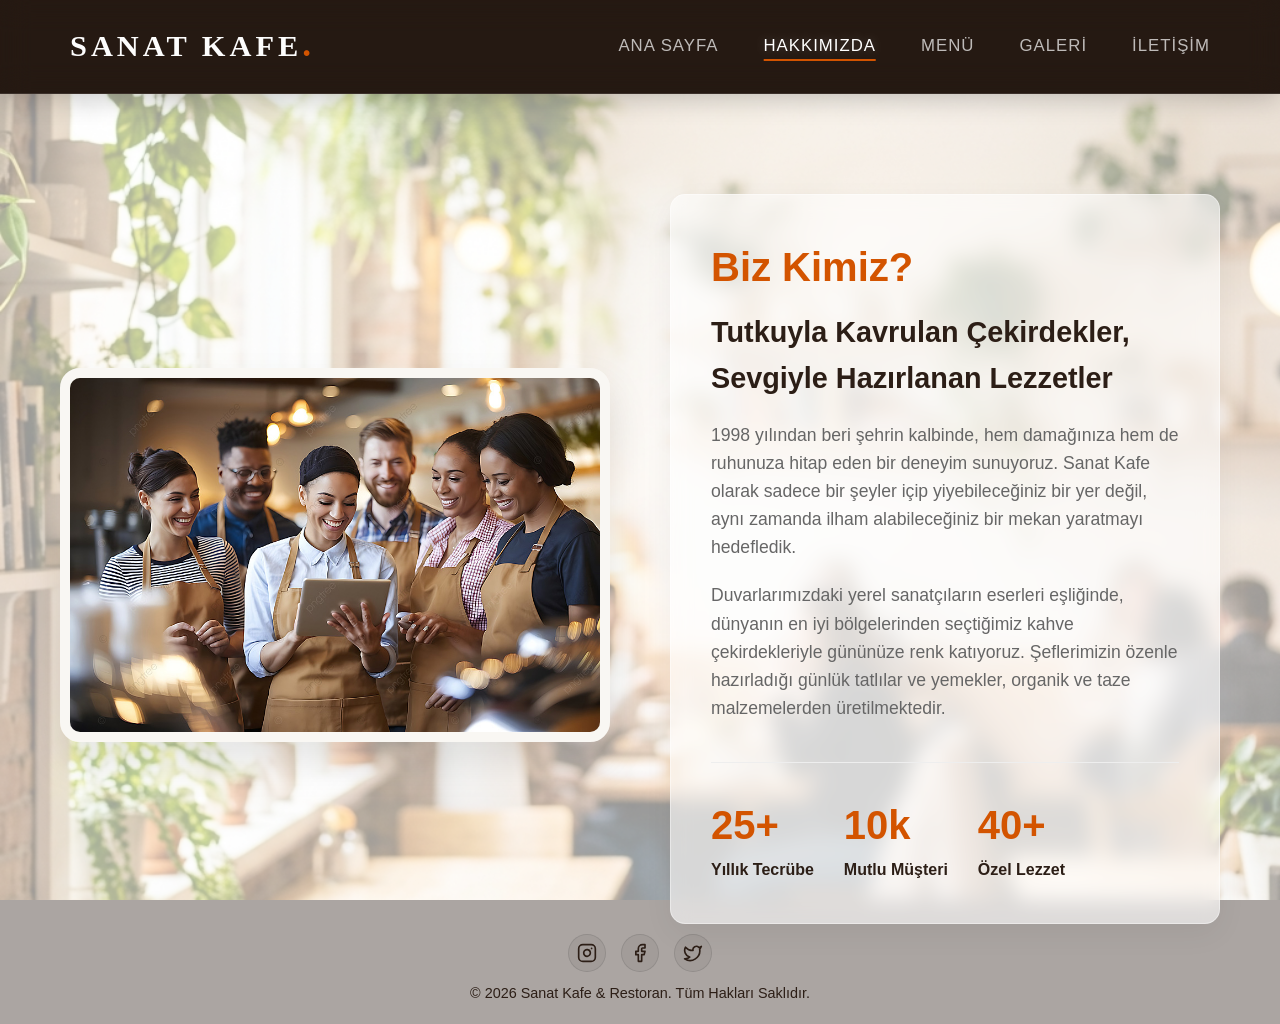
==== hakkimizda.html @ a89f51ea "Restore site" ====
<!DOCTYPE html>
<html lang="tr">

<head>
    <meta charset="UTF-8">
    <meta name="viewport" content="width=device-width, initial-scale=1.0">
    <title>Sanat Kafe & Restoran - Hakkımızda</title>
    <link rel="stylesheet" href="style.css">
    <!-- AOS CSS -->
    <link href="https://unpkg.com/aos@2.3.1/dist/aos.css" rel="stylesheet">
</head>

<body>

    <!-- SPLASH SCREEN -->
    <div id="splash-screen">
        <div class="loader-content">
            <div class="coffee-cup-container">
                <div class="steam steam-1"></div>
                <div class="steam steam-2"></div>
                <div class="steam steam-3"></div>
                <div class="coffee-cup"></div>
            </div>
            <h2 class="loader-text">Sanat Kafe</h2>
            <div class="loader-bar">
                <div class="loader-progress"></div>
            </div>
        </div>
    </div>

    <nav class="navbar">
        <div class="logo">Sanat Kafe</div>
        <button class="hamburger" aria-label="Menüyü aç/kapat">
            <span></span>
            <span></span>
            <span></span>
        </button>
        <ul class="nav-links">
            <li><a href="index.html">Ana Sayfa</a></li>
            <li><a href="hakkimizda.html" class="active">Hakkımızda</a></li>
            <li><a href="menu.html">Menü</a></li>
            <li><a href="galeri.html">Galeri</a></li>
            <li><a href="iletisim.html">İletişim</a></li>
        </ul>
    </nav>

    <!-- HAKKIMIZDA BÖLÜMÜ -->
    <section id="about" class="about-section" style="min-height: calc(100vh - 150px);">
        <div class="container">
            <div class="about-grid">
                <div class="about-image" data-aos="fade-right">
                    <img src="fotograflar/hakkimizda.png" alt="Kafemizin İçi">
                </div>
                <div class="about-text" data-aos="fade-left">
                    <h2>Biz Kimiz?</h2>
                    <h3>Tutkuyla Kavrulan Çekirdekler, Sevgiyle Hazırlanan Lezzetler</h3>
                    <p>1998 yılından beri şehrin kalbinde, hem damağınıza hem de ruhunuza hitap eden bir deneyim
                        sunuyoruz. Sanat Kafe olarak sadece bir şeyler içip yiyebileceğiniz bir yer değil, aynı zamanda
                        ilham alabileceğiniz bir mekan yaratmayı hedefledik.</p>
                    <p>Duvarlarımızdaki yerel sanatçıların eserleri eşliğinde, dünyanın en iyi bölgelerinden seçtiğimiz
                        kahve çekirdekleriyle gününüze renk katıyoruz. Şeflerimizin özenle hazırladığı günlük tatlılar
                        ve yemekler, organik ve taze malzemelerden üretilmektedir.</p>

                    <div class="about-stats">
                        <div class="stat-item">
                            <span class="stat-number">25+</span>
                            <span class="stat-text">Yıllık Tecrübe</span>
                        </div>
                        <div class="stat-item">
                            <span class="stat-number">10k</span>
                            <span class="stat-text">Mutlu Müşteri</span>
                        </div>
                        <div class="stat-item">
                            <span class="stat-number">40+</span>
                            <span class="stat-text">Özel Lezzet</span>
                        </div>
                    </div>
                </div>
            </div>
        </div>
    </section>

    <!-- BASİT FOOTER (Üstteki bölümle bütünleşik) -->
    <footer class="simple-footer">
        <div class="social-icons">
            <a href="#" class="social-icon" aria-label="Instagram">
                <svg xmlns="http://www.w3.org/2000/svg" width="20" height="20" viewBox="0 0 24 24" fill="none" stroke="currentColor" stroke-width="2" stroke-linecap="round" stroke-linejoin="round" class="lucide lucide-instagram"><rect width="20" height="20" x="2" y="2" rx="5" ry="5"/><path d="M16 11.37A4 4 0 1 1 12.63 8 4 4 0 0 1 16 11.37z"/><line x1="17.5" x2="17.51" y1="6.5" y2="6.5"/></svg>
            </a>
            <a href="#" class="social-icon" aria-label="Facebook">
                <svg xmlns="http://www.w3.org/2000/svg" width="20" height="20" viewBox="0 0 24 24" fill="none" stroke="currentColor" stroke-width="2" stroke-linecap="round" stroke-linejoin="round" class="lucide lucide-facebook"><path d="M18 2h-3a5 5 0 0 0-5 5v3H7v4h3v8h4v-8h3l1-4h-4V7a1 1 0 0 1 1-1h3z"/></svg>
            </a>
            <a href="#" class="social-icon" aria-label="Twitter">
                <svg xmlns="http://www.w3.org/2000/svg" width="20" height="20" viewBox="0 0 24 24" fill="none" stroke="currentColor" stroke-width="2" stroke-linecap="round" stroke-linejoin="round" class="lucide lucide-twitter"><path d="M22 4s-.7 2.1-2 3.4c1.6 10-9.4 17.3-18 11.6 2.2.1 4.4-.6 6-2C3 15.5.5 9.6 3 5c2.2 2.6 5.6 4.1 9 4-.9-4.2 4-6.6 7-3.8 1.1 0 3-1.2 3-1.2z"/></svg>
            </a>
        </div>
        <p>&copy; 2026 Sanat Kafe & Restoran. Tüm Hakları Saklıdır.</p>
    </footer>

    <!-- AOS JS & Init -->
    <script src="https://unpkg.com/aos@2.3.1/dist/aos.js"></script>
    <script>
        // window.addEventListener('load', ...) -> Sayfanın yüklenmesi tamamen bitince içindeki kodları (fonksiyonu) çalıştırır.
        window.addEventListener('load', () => {
            
            // setTimeout(..., 1000) -> İçine yazılan kodların 1 saniye (1000 milisaniye) beklemesini sağlar.
            setTimeout(() => {
                
                // document.getElementById -> 'splash-screen' ID'li HTML öğesini (açılıştaki kahve animasyonunu) bulur.
                // classList.add('hidden') -> Bu öğeye 'hidden' (gizli) CSS class'ını ekler. Bu sayede ekran görünmez olur ve site açılır.
                document.getElementById('splash-screen').classList.add('hidden');
                
                // AOS.init -> Animasyon kütüphanesini (Aşağı kaydırdıkça beliren öğeler) başlatır.
                // duration: 800 -> Animasyonların 800 milisaniye (0.8 saniye) süreceğini belirtir.
                // once: true -> Animasyonların sayfada aşağı inip çıkarken sadece bir kere oynamasını sağlar.
                // offset: 100 -> Öğeler ekranda 100 piksel göründüğünde animasyonun başlamasını tetikler.
                AOS.init({ duration: 800, once: true, offset: 100 });
                
            }, 1000); // 1 saniye bekle
        });

    </script>

    <!-- HAMBURGER MENÜ AÇMA/KAPAMA SCRIPTI -->
    <script>
        const hamburger = document.querySelector('.hamburger');
        const navLinks = document.querySelector('.nav-links');
        hamburger.addEventListener('click', () => {
            hamburger.classList.toggle('active');
            navLinks.classList.toggle('active');
        });
        document.querySelectorAll('.nav-links a').forEach(link => {
            link.addEventListener('click', () => {
                hamburger.classList.remove('active');
                navLinks.classList.remove('active');
            });
        });
    </script>

</body>

</html>
---- style.css ----
/* 
  =========================================
  TEMEL AYARLAR VE DEĞİŞKENLER
  =========================================
*/
:root {
    --primary-color: #d35400;
    /* Turuncu/Kiremit tonu */
    --secondary-color: #2c1e16;
    /* Koyu kahve */
    --text-color: #4a3f35;
    --light-bg: #f9f7f3;
    --white: #ffffff;
    --transition: all 0.3s ease;
}

* {
    margin: 0;
    padding: 0;
    box-sizing: border-box;
    font-family: 'Segoe UI', Tahoma, Geneva, Verdana, sans-serif;
    scroll-behavior: smooth;
    /* Sayfa içi linklere tıklayınca yavaşça kaymasını sağlar */
}

body {
    background-color: var(--secondary-color); /* Dark brown background instead of light */
    color: var(--white);
    line-height: 1.6;
}

/* 
  =========================================
  GENEL SINIFLAR (Utility Classes)
  =========================================
*/
.container {
    max-width: 1200px;
    margin: 0 auto;
    padding: 0 20px;
}

.section-title {
    text-align: center;
    margin-bottom: 60px;
}

.section-title h2 {
    font-size: 3rem;
    color: var(--secondary-color);
    margin-bottom: 10px;
    position: relative;
    display: inline-block;
}

/* Başlığın altına şık bir çizgi eklemek için Pseudo-element kullandık */
.section-title h2::after {
    content: '';
    position: absolute;
    width: 60px;
    height: 4px;
    background-color: var(--primary-color);
    bottom: -10px;
    left: 50%;
    transform: translateX(-50%);
    border-radius: 2px;
}

.section-title p {
    font-size: 1.2rem;
    color: #7f8c8d;
    font-style: italic;
    margin-top: 20px;
}

/* 
  =========================================
  NAVBAR (MENÜ) ALANI
  =========================================
*/
.navbar {
    display: flex;
    justify-content: space-between;
    align-items: center;
    padding: 22px 70px;
    background-color: rgba(0, 0, 0, 0.15); /* Arkasını gösteren şeffaflık */
    backdrop-filter: blur(15px); /* Arkadaki içeriği bulanıklaştırarak metinlerin okunmasını sağlar */
    -webkit-backdrop-filter: blur(15px);
    position: sticky;
    top: 0;
    z-index: 1000;
    box-shadow: 0 5px 25px rgba(0, 0, 0, 0.2);
    border-bottom: 1px solid rgba(255, 255, 255, 0.1);
}

.navbar .logo {
    font-size: 1.9rem;
    font-weight: 800;
    color: #fdfdfd;
    letter-spacing: 4px;
    text-transform: uppercase;
    position: relative;
    font-family: 'Georgia', serif; /* Kafeye uygun zarif font hissiyatı */
}

/* Nokta detayı */
.navbar .logo::after {
    content: '.';
    color: var(--primary-color);
    font-size: 2.2rem;
    line-height: 0;
}

.nav-links {
    display: flex;
    list-style: none;
    gap: 45px;
}

.nav-links a {
    text-decoration: none;
    color: rgba(255, 255, 255, 0.7); /* Hafif silik beyaz */
    font-weight: 500;
    font-size: 1.05rem;
    letter-spacing: 1px;
    transition: all 0.3s ease;
    position: relative;
    padding-bottom: 6px;
    text-transform: uppercase;
}

/* Çizgi Animasyonu: Ortadan sağa sola açılan çizgi */
.nav-links a::after {
    content: '';
    position: absolute;
    width: 0;
    height: 2px;
    background-color: var(--primary-color);
    bottom: 0;
    left: 50%;
    transform: translateX(-50%);
    transition: width 0.3s ease;
}

.nav-links a:hover,
.nav-links a.active {
    color: var(--white);
    text-shadow: 0 0 10px rgba(255,255,255,0.2);
}

.nav-links a:hover::after,
.nav-links a.active::after {
    width: 100%;
}

/* 
  =========================================
  HERO (ANA KARŞILAMA) ALANI
  =========================================
*/
.hero {
    height: 100vh;
    background-image: url('fotograflar/hero-bg.png');
    /* ARTIK PNG */
    background-color: #8c7e73;
    background-size: cover;
    background-position: center;
    background-attachment: fixed;
    /* Parallax efekti: Kaydırırken resim sabit kalır */
    display: flex;
    justify-content: center;
    align-items: center;
    text-align: center;
    position: relative;
}

/* Karartma efekti için Pseudo-element */
.hero::before {
    content: '';
    position: absolute;
    top: 0;
    left: 0;
    width: 100%;
    height: 100%;
    background: rgba(0, 0, 0, 0.6);
    /* Siyah transparan katman */
    z-index: 1;
}

.hero-content {
    color: var(--white);
    max-width: 900px;
    padding: 0 20px;
    z-index: 2;
    /* Karartmanın üzerinde durması için */
}

.hero-content h1 {
    font-size: 5rem;
    margin-bottom: 20px;
    font-weight: 800;
    letter-spacing: 1px;
    animation: fadeInDown 1s ease;
    /* CSS Animasyonu */
}

.hero-content p {
    font-size: 1.6rem;
    margin-bottom: 40px;
    font-weight: 300;
    animation: fadeInUp 1s ease 0.3s both;
    /* 0.3s gecikmeli animasyon */
}

/* BUTONLAR */
.hero-buttons {
    display: flex;
    gap: 20px;
    justify-content: center;
    animation: fadeInUp 1s ease 0.6s both;
}

.btn {
    display: inline-block;
    padding: 15px 45px;
    background-color: var(--primary-color);
    color: var(--white);
    text-decoration: none;
    font-size: 1.2rem;
    font-weight: bold;
    border-radius: 50px;
    border: 2px solid var(--primary-color);
    transition: var(--transition);
    cursor: pointer;
}

.btn:hover {
    background-color: transparent;
    color: var(--primary-color);
    transform: translateY(-5px);
}

.btn-outline {
    background-color: transparent;
    color: var(--white);
    border-color: var(--white);
}

.btn-outline:hover {
    background-color: var(--white);
    color: var(--secondary-color);
}

/* SCROLL GÖSTERGESİ */
/* position: absolute → hero bölümünün tam ortasına göre konumlandırılır */
.scroll-indicator {
    position: absolute;  /* Hero section'a göre konumlandırılır (hero position: relative) */
    bottom: 35px;        /* Sayfanın en altından 35px yukarıda */
    left: 50%;           /* Yatayda tam ortaya */
    transform: translateX(-50%);  /* Kendi genişliğinin yarısı kadar sola çekerek tam ortalama */
    display: flex;
    flex-direction: column;
    align-items: center;
    gap: 8px;
    color: rgba(255, 255, 255, 0.8);
    text-decoration: none;
    z-index: 3;   /* Karartma katmanının (.hero::before z-index:1) üzerinde görünsün */
    animation: scrollBounce 2s ease-in-out infinite;  /* Sürekli tekrar eden yavaş aşağı-yukarı hareketi */
}

.scroll-indicator:hover {
    color: var(--primary-color);
}

.scroll-text {
    font-size: 0.85rem;
    letter-spacing: 3px;
    text-transform: uppercase;
    font-weight: 500;
    opacity: 0.9;
}

.scroll-arrow {
    display: flex;
    align-items: center;
    justify-content: center;
    width: 40px;
    height: 40px;
    border: 2px solid rgba(255, 255, 255, 0.5);
    border-radius: 50%;
    transition: var(--transition);
}

.scroll-indicator:hover .scroll-arrow {
    border-color: var(--primary-color);
    background: rgba(211, 84, 0, 0.15);
}

/* Scroll göstergesinin yukarı-aşağı süzülme animasyonu */
@keyframes scrollBounce {
    0%, 100% {
        transform: translateX(-50%) translateY(0);    /* Başlangıç: normal konumu */
        opacity: 1;
    }
    50% {
        transform: translateX(-50%) translateY(10px); /* Ortada: 10px aşağı kayar */
        opacity: 0.6;
    }
}

/* 
  =========================================
  HAKKIMIZDA BÖLÜMÜ
  =========================================
*/
.about-section {
    padding: 100px 0;
    background-image: url('fotograflar/about_bg.png');
    background-size: cover;
    background-position: center;
    background-attachment: fixed;
    position: relative;
}

.about-section::before {
    content: '';
    position: absolute;
    top: 0;
    left: 0;
    width: 100%;
    height: 100%;
    background: rgba(255, 255, 255, 0.6);
    z-index: 1;
}

.about-section .container {
    position: relative;
    z-index: 2;
}

.about-grid {
    display: grid;
    grid-template-columns: 1fr 1fr;
    /* İki eşit kolon */
    gap: 60px;
    align-items: center;
}

.about-image {
    position: relative;
}

.about-image img {
    width: 100%;
    border-radius: 20px;
    box-shadow: 0 20px 40px rgba(0, 0, 0, 0.1);
    /* Resme çerçeve efekti ekliyoruz */
    border: 10px solid var(--light-bg);
}

.about-text {
    background: rgba(255, 255, 255, 0.6);
    backdrop-filter: blur(10px);
    padding: 40px;
    border-radius: 15px;
    border: 1px solid rgba(255, 255, 255, 0.4);
    box-shadow: 0 10px 30px rgba(0, 0, 0, 0.05);
}

.about-text h2 {
    font-size: 2.5rem;
    color: var(--primary-color);
    margin-bottom: 10px;
}

.about-text h3 {
    font-size: 1.8rem;
    margin-bottom: 20px;
    color: var(--secondary-color);
}

.about-text p {
    margin-bottom: 20px;
    font-size: 1.1rem;
    color: #666;
}

.about-stats {
    display: flex;
    gap: 30px;
    margin-top: 40px;
    padding-top: 30px;
    border-top: 1px solid #eee;
}

.stat-item {
    display: flex;
    flex-direction: column;
}

.stat-number {
    font-size: 2.5rem;
    font-weight: 800;
    color: var(--primary-color);
}

.stat-text {
    font-size: 1rem;
    font-weight: 600;
    color: var(--secondary-color);
}

/* 
  =========================================
  MENÜ BÖLÜMÜ (GRID KULLANIMI)
  =========================================
*/
.menu-section {
    padding: 100px 10%;
    background-image: url('fotograflar/menu_bg.png');
    background-size: cover;
    background-position: center;
    background-attachment: fixed;
    position: relative;
}

.menu-section::before {
    content: '';
    position: absolute;
    top: 0;
    left: 0;
    width: 100%;
    height: 100%;
    background: rgba(0, 0, 0, 0.4); /* Darker overlay for better mobile contrast */
    z-index: 1;
}

.menu-section .section-title,
.menu-section .menu-grid,
.menu-section .poster-wrapper {
    position: relative;
    z-index: 2;
}

.menu-grid {
    display: grid;
    /* Auto-fit ve minmax ile ekran küçüldükçe kartların alt alta geçmesini sağlarız */
    grid-template-columns: repeat(auto-fit, minmax(320px, 1fr));
    gap: 40px;
}

.menu-card {
    background: rgba(255, 255, 255, 0.4);
    backdrop-filter: blur(8px);
    border: 1px solid rgba(255, 255, 255, 0.3);
    border-radius: 20px;
    overflow: hidden;
    box-shadow: 0 8px 20px rgba(0,0,0,0.1);
    transition: var(--transition);
}

.menu-card:hover {
    background: rgba(255, 255, 255, 0.6);
    transform: translateY(-5px);
    box-shadow: 0 12px 30px rgba(0,0,0,0.15);
}

.card-image {
    width: 100%;
    height: 280px;
    overflow: hidden;
}

.card-image img {
    width: 100%;
    height: 100%;
    object-fit: cover;
    background-color: #eaeaea;
    transition: transform 0.6s ease;
}

.menu-card:hover .card-image img {
    transform: scale(1.15) rotate(2deg);
    /* Hem büyür hem hafif döner */
}

.card-info {
    padding: 30px;
    display: flex;
    flex-direction: column;
    gap: 15px;
}

.card-info h3 {
    font-size: 1.6rem;
    color: var(--secondary-color);
}

.card-info p {
    color: #666;
}

.price {
    font-size: 1.8rem;
    font-weight: 800;
    color: var(--text-color);
    transition: var(--transition);
    align-self: flex-start;
    /* Fiyatı sola yaslar */
    background: var(--light-bg);
    padding: 5px 15px;
    border-radius: 10px;
}

.menu-card:hover .price {
    color: var(--white);
    background: var(--primary-color);
}

/* 
  =========================================
  KAHVE ÇEŞİTLERİ POSTER BÖLÜMÜ
  =========================================
*/
.coffee-poster-section {
    padding: 100px 10%;
    /* Poster'ın bej rengiyle uyumlu, sıcak bir arka plan */
    background-color: #f2ece3;
}

/* ============================================
   POSTER SARMALAYICI - FLEXBOX DÜZENİ
   ============================================
   display: flex → poster resmi ve metin kutusunu YAN YANA dizer.
   align-items: flex-start → ikisi aynı hizada, en üstten başlar.
   gap: 60px → aralarında 60px boşluk bırakır.
   ============================================ */
.poster-wrapper {
    display: flex;
    /* Kutuları yan yana dizmek için Flexbox kullandık */
    align-items: flex-start;
    /* Her ikisini de üstten hizala */
    gap: 60px;
    /* Poster ile metin arasındaki boşluk */
    max-width: 1100px;
    margin: 0 auto;
}

/* POSTER GÖRSEL ALANI */
.coffee-poster-img {
    /* Poster orijinal boyutu 1414x2000 (dikey).
       flex: 0 0 auto → genişliği otomatik küçültme, orantısını koru.
       max-width ile sayfada makul bir boyuta indiriyoruz. */
    flex: 0 0 auto;
    width: 420px;
    /* Sayfada gösterilecek genişlik */
    max-width: 100%;
    /* Ekrandan taşmasın */
    border-radius: 16px;
    box-shadow: 0 25px 50px rgba(0, 0, 0, 0.15);
    /* Hafif eğiklik: Poster sanki duvara asılmış gibi durur */
    transform: rotate(-1.5deg);
    transition: transform 0.4s ease, box-shadow 0.4s ease;
}

/* Üzerine gelince düzelir ve öne çıkar */
.coffee-poster-img:hover {
    transform: rotate(0deg) scale(1.02);
    box-shadow: 0 35px 60px rgba(0, 0, 0, 0.2);
}

/* POSTER YANINDAKI METİN ALANI */
.poster-text {
    flex: 1;
    /* Kalan alanın tamamını kapla */
    padding-top: 20px;
}

.poster-text h3 {
    font-size: 2.5rem;
    color: var(--secondary-color);
    margin-bottom: 20px;
    font-weight: 800;
}

.poster-text>p {
    font-size: 1.15rem;
    color: #666;
    line-height: 1.8;
    margin-bottom: 35px;
}

/* KAHVE LİSTESİ */
/* list-style: none → nokta/sayı işaretlerini kaldırır, kendi ikonumuzu kullanırız */
.coffee-list {
    list-style: none;
    display: flex;
    flex-direction: column;
    /* Liste öğelerini alt alta dizer */
    gap: 18px;
}

.coffee-list li {
    display: flex;
    align-items: center;
    gap: 12px;
    font-size: 1.15rem;
    color: var(--text-color);
    padding: 14px 20px;
    background: var(--white);
    border-radius: 10px;
    box-shadow: 0 2px 8px rgba(0, 0, 0, 0.05);
    transition: var(--transition);
    border-left: 4px solid transparent;
}

/* Listeye hover'da sol kenara renkli şerit çıkar */
.coffee-list li:hover {
    border-left-color: var(--primary-color);
    transform: translateX(5px);
    /* Hafifçe sağa kayar */
    box-shadow: 0 5px 15px rgba(0, 0, 0, 0.08);
}

.coffee-dot {
    font-size: 1.4rem;
    flex-shrink: 0;
    /* İkon küçülmesin */
}

.coffee-list strong {
    color: var(--secondary-color);
    margin-right: 4px;
}

/* 
  =========================================
  HİZMETLER BÖLÜMÜ
  =========================================
*/
.services-section {
    padding: 100px 10%;
    background-image: url('fotograflar/services_bg.png');
    background-size: cover;
    background-position: center;
    background-attachment: fixed;
    position: relative;
}

.services-section::before {
    content: '';
    position: absolute;
    top: 0;
    left: 0;
    width: 100%;
    height: 100%;
    background: rgba(0, 0, 0, 0.5); /* Dark overlay to blend with brown theme */
    z-index: 1;
}

.services-section .section-title,
.services-section .services-grid {
    position: relative;
    z-index: 2;
}

.services-grid {
    display: grid;
    grid-template-columns: repeat(auto-fit, minmax(250px, 1fr));
    gap: 30px;
}

.service-box {
    background: rgba(249, 247, 243, 0.8);
    backdrop-filter: blur(10px);
    border: 1px solid rgba(255, 255, 255, 0.6);
    padding: 40px 30px;
    border-radius: 15px;
    text-align: center;
    transition: var(--transition);
    border-bottom: 4px solid transparent;
}

.service-box:hover {
    transform: translateY(-5px);
    border-bottom: 4px solid var(--primary-color);
    box-shadow: 0 10px 20px rgba(0, 0, 0, 0.05);
}

.service-box .icon {
    font-size: 4rem;
    margin-bottom: 20px;

    /* ===========================================
       İKON YÜZME (FLOAT) ANİMASYONU
       ===========================================
       animation: [isim] [süre] [hız-eğrisi] [döngü]
       - 'floatIcon' → aşağıda @keyframes ile tanımladığımız animasyonun adı
       - 2s            → animasyonun tamamlanma süresi (2 saniye)
       - ease-in-out   → başlangıç ve bitişte yavaşlar, ortada hızlanır
       - infinite      → sonsuz döngüde tekrar eder, hiç durmaz
       =========================================== */
    animation: floatIcon 2s ease-in-out infinite;
}

.service-box h3 {
    font-size: 1.5rem;
    margin-bottom: 15px;
    color: var(--secondary-color);
}

/* 
  =========================================
  YENİ İLETİŞİM (CONTACT SHOWCASE) ALANI
  =========================================
*/
.contact-showcase {
    position: relative;
    padding: 120px 5% 100px 5%;
    min-height: 100vh;
    background-image: url('fotograflar/contact_bg.png');
    background-size: cover;
    background-position: center;
    background-attachment: fixed;
    display: flex;
    align-items: center;
    justify-content: center;
}

.contact-showcase::before {
    content: '';
    position: absolute;
    inset: 0;
    background: rgba(44, 30, 22, 0.85); /* Solid dark brown overlay without blur */
    z-index: 1;
}

.contact-container {
    position: relative;
    z-index: 2;
    display: flex;
    flex-wrap: wrap;
    gap: 50px;
    max-width: 1200px;
    width: 100%;
}

/* Glassmorphism Ortak Özellikler */
.contact-info-glass, .contact-form-glass {
    flex: 1;
    min-width: 320px;
    background: rgba(255, 255, 255, 0.03);
    backdrop-filter: blur(20px);
    border: 1px solid rgba(255, 255, 255, 0.08);
    border-radius: 24px;
    padding: 50px;
    box-shadow: 0 30px 60px rgba(0,0,0,0.5);
    color: var(--white);
    transition: transform 0.4s ease, box-shadow 0.4s ease, border-color 0.4s ease;
}

.contact-info-glass:hover, .contact-form-glass:hover {
    transform: translateY(-8px);
    box-shadow: 0 40px 80px rgba(0,0,0,0.6);
    border-color: rgba(255, 255, 255, 0.15);
}

/* Sol Taraf: Bilgiler */
.glass-header h2 {
    font-size: 3.2rem;
    font-weight: 800;
    margin-bottom: 15px;
    background: linear-gradient(to right, #fff, var(--primary-color));
    -webkit-background-clip: text;
    -webkit-text-fill-color: transparent;
}

.glass-header p {
    font-size: 1.15rem;
    color: #ddd;
    line-height: 1.7;
    margin-bottom: 40px;
}

.contact-cards {
    display: flex;
    flex-direction: column;
    gap: 25px;
}

.c-card {
    display: flex;
    align-items: center;
    gap: 20px;
    padding: 20px;
    border-radius: 16px;
    background: rgba(0, 0, 0, 0.25);
    border: 1px solid rgba(255, 255, 255, 0.05);
    transition: var(--transition);
}

.c-card:hover {
    background: rgba(255, 255, 255, 0.08);
    transform: translateX(10px);
    border-color: var(--primary-color);
}

.c-icon-wrapper {
    width: 55px;
    height: 55px;
    display: flex;
    align-items: center;
    justify-content: center;
    background: rgba(211, 84, 0, 0.15);
    color: var(--primary-color);
    border-radius: 14px;
    font-size: 1.5rem;
    box-shadow: 0 0 20px rgba(211, 84, 0, 0.2);
    transition: var(--transition);
}

.c-card:hover .c-icon-wrapper {
    background: var(--primary-color);
    color: #fff;
    box-shadow: 0 0 25px rgba(211, 84, 0, 0.5);
}

.c-text h4 {
    font-size: 1.1rem;
    color: #fff;
    margin-bottom: 5px;
    letter-spacing: 0.5px;
}

.c-text span {
    font-size: 1rem;
    color: #bbb;
    line-height: 1.4;
}

.social-links-glow {
    margin-top: 45px;
    display: flex;
    gap: 15px;
}

.glow-icon {
    width: 50px;
    height: 50px;
    display: flex;
    align-items: center;
    justify-content: center;
    border-radius: 50%;
    background: rgba(255, 255, 255, 0.05);
    color: #fff;
    border: 1px solid rgba(255, 255, 255, 0.1);
    transition: var(--transition);
    position: relative;
    overflow: hidden;
}

.glow-icon::before {
    content: '';
    position: absolute;
    inset: 0;
    background: var(--primary-color);
    opacity: 0;
    transition: opacity 0.3s;
    z-index: -1;
}

.glow-icon:hover {
    color: #fff;
    border-color: var(--primary-color);
    transform: translateY(-5px);
    box-shadow: 0 10px 25px rgba(211, 84, 0, 0.5);
}

.glow-icon:hover::before {
    opacity: 1;
}

/* Sağ Taraf: Form */
.contact-form-glass h3 {
    font-size: 2.2rem;
    margin-bottom: 35px;
    color: #fff;
}

.glow-form {
    display: flex;
    flex-direction: column;
    gap: 25px;
}

.input-container {
    position: relative;
}

.input-container input,
.input-container textarea,
.input-container select {
    width: 100%;
    background: rgba(0, 0, 0, 0.3);
    border: 1px solid rgba(255, 255, 255, 0.1);
    border-radius: 12px;
    padding: 20px 20px;
    color: #fff;
    font-size: 1rem;
    transition: var(--transition);
    outline: none;
    appearance: none;
}

.input-container textarea {
    resize: none;
}

.input-container label {
    position: absolute;
    left: 20px;
    top: 50%;
    transform: translateY(-50%);
    color: #888;
    pointer-events: none;
    transition: 0.3s ease all;
    font-size: 1rem;
}

.input-container textarea ~ label {
    top: 28px;
}

.input-container input:focus,
.input-container textarea:focus,
.input-container select:focus {
    background: rgba(0, 0, 0, 0.5);
    border-color: rgba(255, 255, 255, 0.3);
}

.input-container input:focus ~ label,
.input-container input:not(:placeholder-shown) ~ label,
.input-container textarea:focus ~ label,
.input-container textarea:not(:placeholder-shown) ~ label,
.input-container select:focus ~ .select-label,
.input-container select:valid ~ .select-label {
    top: 0px;
    left: 15px;
    font-size: 0.85rem;
    background: #251a13;
    padding: 0 10px;
    color: var(--primary-color);
    border-radius: 4px;
    font-weight: 600;
}

.input-container select option {
    background: #2c1e16;
    color: #fff;
}

.focus-border {
    position: absolute;
    bottom: 0;
    left: 50%;
    width: 0;
    height: 2px;
    background: var(--primary-color);
    transition: 0.4s ease all;
}

.input-container input:focus ~ .focus-border,
.input-container textarea:focus ~ .focus-border,
.input-container select:focus ~ .focus-border {
    width: 100%;
    left: 0;
}

.btn-glow {
    background: linear-gradient(135deg, var(--primary-color), #e67e22);
    color: #fff;
    border: none;
    border-radius: 12px;
    padding: 18px;
    font-size: 1.15rem;
    font-weight: bold;
    cursor: pointer;
    display: flex;
    align-items: center;
    justify-content: center;
    gap: 12px;
    transition: var(--transition);
    position: relative;
    overflow: hidden;
    box-shadow: 0 10px 25px rgba(211, 84, 0, 0.4);
    margin-top: 10px;
}

.btn-glow::after {
    content: '';
    position: absolute;
    top: -50%;
    left: -50%;
    width: 200%;
    height: 200%;
    background: rgba(255, 255, 255, 0.2);
    transform: rotate(45deg);
    transition: 0.6s ease;
    opacity: 0;
}

.btn-glow:hover {
    transform: translateY(-4px);
    box-shadow: 0 15px 35px rgba(211, 84, 0, 0.6);
}

.btn-glow:hover::after {
    opacity: 1;
    transform: rotate(45deg) translate(50%, 50%);
}

/* Harita Showcase */
.map-showcase {
    background: var(--secondary-color);
    padding: 60px 5% 100px 5%;
    position: relative;
}

.map-glass-wrapper {
    max-width: 1200px;
    margin: 0 auto;
    background: rgba(255, 255, 255, 0.03);
    padding: 20px;
    border-radius: 24px;
    border: 1px solid rgba(255, 255, 255, 0.05);
    box-shadow: 0 20px 50px rgba(0,0,0,0.5);
    backdrop-filter: blur(10px);
}

.map-title {
    color: var(--white);
    font-size: 2.2rem;
    text-align: center;
    margin-bottom: 25px;
    font-weight: 700;
}

.map-iframe {
    width: 100%;
    height: 450px;
    border: none;
    border-radius: 16px;
    display: block;
    filter: grayscale(30%) contrast(110%);
    transition: filter 0.5s ease;
}

.map-iframe:hover {
    filter: grayscale(0%) contrast(100%);
}

.contact-footer {
    background: #1a110b; /* Harita alanından daha koyu bir bitiş */
    margin-top: 0;
    padding: 30px 0;
    height: auto;
    border-top: 1px solid rgba(255, 255, 255, 0.05);
}

/* Diğer sayfalar için sade, üstündeki bölümle uyumlu footer */
.simple-footer {
    text-align: center;
    padding: 20px 0;
    position: relative;
    z-index: 10;
    color: rgba(255, 255, 255, 0.7);
    font-size: 0.9rem;
    margin-top: -110px; /* Sosyal ikonlar eklendiği için yüksekliği arttı, margin'i de artırıyoruz */
    height: 110px;
}

/* Sayfa zeminine göre rengin okunabilir olması için - bazı sayfalarda metin koyu olmalı */
body:has(#about) .simple-footer,
body:has(#coffee-types) .simple-footer {
    color: var(--secondary-color);
}

.simple-footer p {
    margin: 0;
}

/* SOSYAL MEDYA İKONLARI */
.social-icons {
    display: flex;
    justify-content: center;
    gap: 15px;
    margin-bottom: 10px;
}

.social-icon {
    display: inline-flex;
    align-items: center;
    justify-content: center;
    width: 38px;
    height: 38px;
    border-radius: 50%;
    background: rgba(255, 255, 255, 0.15);
    color: rgba(255, 255, 255, 0.9);
    transition: var(--transition);
    border: 1px solid rgba(255, 255, 255, 0.2);
}

/* Açık zeminli sayfalardaki sosyal ikonlar için koyu renk stili */
body:has(#about) .social-icon,
body:has(#coffee-types) .social-icon {
    color: var(--secondary-color);
    background: rgba(0, 0, 0, 0.05);
    border: 1px solid rgba(0, 0, 0, 0.1);
}

.social-icon:hover {
    background: var(--primary-color) !important;
    color: var(--white) !important;
    transform: translateY(-3px);
    border-color: var(--primary-color) !important;
}


/* 
  =========================================
  CSS ANİMASYONLARI (Keyframes)
  =========================================
*/
@keyframes fadeInDown {
    from {
        opacity: 0;
        transform: translateY(-30px);
    }

    to {
        opacity: 1;
        transform: translateY(0);
    }
}

@keyframes fadeInUp {
    from {
        opacity: 0;
        transform: translateY(30px);
    }

    to {
        opacity: 1;
        transform: translateY(0);
    }
}

/* ===========================================
   FLOAT (YÜZME) ANİMASYONU - @keyframes
   ===========================================
   @keyframes bir animasyonun adım adım nasıl değişeceğini tanımlar.
   from = animasyon başlangıcı (0%)
   to   = animasyon sonu (100%)
   Burada ikon:
     - Başlangıçta: translateY(0) → yerinde duruyor
     - Ortada (to): translateY(-12px) → 12 piksel yukarı çıkıyor
   animation-direction: alternate olduğu için gidip geri gelir.
   Böylece süzülme (float) hissi yaratılır.
   =========================================== */
@keyframes floatIcon {
    from {
        transform: translateY(0px);
        /* Başlangıç: yerinde */
    }

    to {
        transform: translateY(-12px);
        /* Bitiş: 12px yukarı çıkmış */
    }
}

/* Animasyonun gidip geri gelmesi için direction: alternate ekleyelim */
/* Yukarıdaki .service-box .icon kuralına animation-direction ekledik */
.service-box .icon {
    animation-direction: alternate;
    /* İleri-geri süzülsün */
}

/* 
  =========================================
  GALERİ BÖLÜMÜ - ASİMETRİK CSS GRID
  =========================================
*/
.gallery-section {
    padding: 100px 10%;
    background-image: url('fotograflar/gallery_bg.png');
    background-size: cover;
    background-position: center;
    background-attachment: fixed;
    position: relative;
}

.gallery-section::before {
    content: '';
    position: absolute;
    top: 0;
    left: 0;
    width: 100%;
    height: 100%;
    background: rgba(30, 20, 15, 0.8);
    z-index: 1;
}

.gallery-section .section-title,
.gallery-section .gallery-grid {
    position: relative;
    z-index: 2;
}

/* Galeri başlığı rengi beyaz olsun ki koyu zeminde görünsün */
.gallery-section .section-title h2,
.gallery-section .section-title p {
    color: var(--white);
}

.gallery-section .section-title h2::after {
    background-color: var(--primary-color);
}

/* ============================================
   ASİMETRİK GALERİ IZGARASI
   ============================================
   grid-template-columns: 4 adet eşit kolon tanımladık (her biri 1fr)
   grid-auto-rows: Her satırın yüksekliği 250px
   'large' sınıfı alan kutular iki kolon birden kaplar → daha geniş görünür
   'tall'  sınıfı alan kutular iki satır birden kaplar → daha uzun görünür
   ============================================ */
.gallery-grid {
    display: grid;
    grid-template-columns: repeat(4, 1fr);
    /* 4 eşit sütun */
    grid-auto-rows: 250px;
    /* Her satırın yüksekliği */
    gap: 15px;
    /* Kutular arası boşluk */
}

/* Her bir galeri kutusu */
.gallery-item {
    position: relative;
    /* overlay için gerekli, içindeki div bu elemana göre konumlanır */
    overflow: hidden;
    /* Resim büyüyünce taşmasını engeller */
    border-radius: 12px;
    cursor: pointer;
}

/* Büyük kare: 2 kolon genişliğinde */
/* grid-column: span 2 → iki kolonlu yer kapla demektir */
.gallery-item.large {
    grid-column: span 2;
}

/* Uzun kare: 2 satır yüksekliğinde */
/* grid-row: span 2 → iki satırlık yer kapla demektir */
.gallery-item.tall {
    grid-row: span 2;
}

.gallery-item img {
    width: 100%;
    height: 100%;
    object-fit: cover;
    /* Resim kutuyu tam kaplar, kesilirse de sorun yok */
    background-color: #3a2a1e;
    /* Resim yüklenemezse koyu zeminde duran renk */
    transition: transform 0.5s ease;
}

/* Hover'da resim yavaşça büyür */
.gallery-item:hover img {
    transform: scale(1.1);
}

/* Overlay: Resmin üstüne gelen koyu yarı saydam katman */
/* Normalde görünmez (opacity: 0), hover'da belirir */
.gallery-overlay {
    position: absolute;
    /* Üst elemana (gallery-item) göre konumlandı */
    bottom: 0;
    left: 0;
    width: 100%;
    padding: 20px;
    background: linear-gradient(transparent, rgba(0, 0, 0, 0.8));
    color: var(--white);
    font-size: 1.1rem;
    font-weight: 600;
    opacity: 0;
    /* Başlangıçta gizli */
    transition: opacity 0.4s ease;
}

.gallery-item:hover .gallery-overlay {
    opacity: 1;
    /* Hover'da görünür olur */
}

/* 
  =========================================
  SSS (SIKÇA SORULAN SORULAR) BÖLÜMÜ
  =========================================
*/
.faq-section {
    padding: 100px 10%;
    background-image: url('fotograflar/faq_bg.png');
    background-size: cover;
    background-position: center;
    background-attachment: fixed;
    position: relative;
}

.faq-section::before {
    content: '';
    position: absolute;
    top: 0;
    left: 0;
    width: 100%;
    height: 100%;
    background: rgba(44, 30, 22, 0.6);
    z-index: 1;
}

.faq-section .section-title,
.faq-section .faq-container {
    position: relative;
    z-index: 2;
}

.faq-section .section-title h2,
.faq-section .section-title p {
    color: var(--white);
}

/* SSS kutuları en fazla 900px genişlikte ve ortalanmış olsun */
.faq-container {
    max-width: 900px;
    margin: 0 auto;
    display: flex;
    flex-direction: column;
    gap: 15px;
}

/* Her <details> elemanının dış kutu stili */
.faq-item {
    background: rgba(255, 255, 255, 0.95);
    backdrop-filter: blur(8px);
    border-radius: 12px;
    border: 1px solid rgba(255, 255, 255, 0.2);
    overflow: hidden;
    /* İçerik açılınca taşmasın */
    transition: var(--transition);
    box-shadow: 0 10px 30px rgba(0, 0, 0, 0.2);
}

.faq-item:hover {
    box-shadow: 0 8px 20px rgba(0, 0, 0, 0.08);
}

/* ============================================
   <details> ETİKETİ AÇILINCA STİL DEĞİŞİMİ
   ============================================
   details[open] seçicisi; bir <details> etiketi açık olduğunda
   (kullanıcı tıklayınca) bu kuraldaki stilleri uygular.
   JavaScript kullanmadan sadece CSS ile akordeon efekti!
   ============================================ */
.faq-item[open] {
    background-color: #fff8f4;
    /* Açıkken arka plan rengi hafif turuncuya döner */
    border-color: var(--primary-color);
}

/* <summary> = tıklanabilir soru kısmı */
.faq-question {
    padding: 22px 25px;
    font-size: 1.2rem;
    font-weight: 700;
    color: var(--secondary-color);
    cursor: pointer;
    /* Fare imleci el şeklini alsın */
    list-style: none;
    /* Varsayılan üçgeni kaldır */
    display: flex;
    justify-content: space-between;
    align-items: center;
    transition: color 0.3s ease;
}

/* Varsayılan üçgen işaretini kaldır (farklı tarayıcılarda farklı kod) */
.faq-question::-webkit-details-marker {
    display: none;
}

.faq-question::marker {
    display: none;
}

/* Sağ tarafa kendi + işaretimizi koyuyoruz */
.faq-question::after {
    content: '+';
    font-size: 1.8rem;
    color: var(--primary-color);
    transition: transform 0.3s ease;
    line-height: 1;
}

/* <details> açık olduğunda + işareti x'e dönsün */
.faq-item[open] .faq-question::after {
    transform: rotate(45deg);
    /* + işaretini 45 derece döndürünce × olur */
}

.faq-item[open] .faq-question {
    color: var(--primary-color);
    /* Açık soruda başlık rengi değişir */
    border-bottom: 1px solid #f0e0d0;
}

/* Cevap metni */
.faq-answer {
    padding: 20px 25px;
    font-size: 1.1rem;
    color: #555;
    line-height: 1.8;
}

/* 
  =========================================
  HARİTA ALANI (FOOTER İÇİNDE)
  =========================================
*/
.map-container {
    padding: 40px 0 30px 0;
    border-top: 1px solid rgba(255, 255, 255, 0.1);
    margin-top: 20px;
}

.map-title {
    color: var(--white);
    font-size: 1.6rem;
    margin-bottom: 20px;
    text-align: center;
}

/* iframe'in responsive olması için yüzdelik genişlik kullandık. */
/* Yani harita her zaman ekranın tamamını kaplar, sabit piksel değil! */
.map-iframe {
    width: 100%;
    /* Yüzdelik genişlik → her ekran boyutuna uyar */
    height: 400px;
    /* Sabit yükseklik */
    border: none;
    /* Varsayılan çerçeveyi kaldır */
    border-radius: 15px;
    display: block;
    /* Altında boşluk oluşmaması için */
}

/* 
  =========================================
  HAMBURGER MENÜ BUTONU (Sadece mobilde görünür)
  =========================================
*/
/* Hamburger butonu normalde gizli, sadece mobilde görünecek */
.hamburger {
    display: none; /* Bilgisayar ekranında gizle */
    flex-direction: column;
    gap: 5px;
    cursor: pointer; /* Fare imleci el şeklini alsın */
    padding: 8px;
    z-index: 1001;
    background: none;
    border: none;
}

/* Hamburger butonundaki 3 çizgi */
.hamburger span {
    display: block;
    width: 28px;
    height: 3px;
    background-color: var(--white); /* Koyu navbar için beyaz ikon */
    border-radius: 3px;
    transition: all 0.3s ease; /* Animasyonlu geçiş */
}

/* Hamburger butonu açıkken üst çizgi 45 derece döner ve aşağı iner → X şekli oluşur */
.hamburger.active span:nth-child(1) {
    transform: rotate(45deg) translate(5px, 6px);
}

/* Ortadaki çizgi kaybolur */
.hamburger.active span:nth-child(2) {
    opacity: 0;
}

/* Alt çizgi ters yöne 45 derece döner → X şeklinin diğer yarısı */
.hamburger.active span:nth-child(3) {
    transform: rotate(-45deg) translate(5px, -6px);
}

/* 
  =========================================
  MOBİL UYUMLULUK (RESPONSIVE)
  =========================================
  @media = ekran genişliği belirli bir pikselin altına düşünce
  buradaki kurallar devreye girer (telefon/tablet).
  =========================================
*/

/* ===== TABLETİMSİ EKRANLAR (992px ve altı) ===== */
@media (max-width: 992px) {

    /* Bölüm başlıkları küçülsün */
    .section-title h2 {
        font-size: 2.2rem;
    }

    .section-title p {
        font-size: 1rem;
    }

    /* Hakkımızda kısmı tek sütuna geçsin (yan yana yerine alt alta) */
    .about-grid {
        grid-template-columns: 1fr;
    }

    .hero-content h1 {
        font-size: 3rem;
    }

    .hero-content p {
        font-size: 1.3rem;
    }

    /* Galeri 2 kolonlu düzene geçsin */
    .gallery-grid {
        grid-template-columns: repeat(2, 1fr);
        grid-auto-rows: 200px;
    }

    /* Menü kartları daha küçük minimum genişlik alsın */
    .menu-grid {
        grid-template-columns: repeat(auto-fit, minmax(260px, 1fr));
        gap: 25px;
    }

    /* Kart resim alanı küçülsün */
    .card-image {
        height: 200px;
    }

    .card-info {
        padding: 20px;
        gap: 10px;
    }

    .card-info h3 {
        font-size: 1.3rem;
    }

    .price {
        font-size: 1.4rem;
    }

    /* Hizmet kutuları padding'i küçülsün */
    .service-box {
        padding: 30px 20px;
    }

    .service-box .icon {
        font-size: 3rem;
    }

    .service-box h3 {
        font-size: 1.3rem;
    }

    /* Kahve poster alanı */
    .poster-wrapper {
        gap: 30px;
    }

    .coffee-poster-img {
        width: 300px;
    }

    .poster-text h3 {
        font-size: 2rem;
    }

    /* Bölüm padding'leri küçülsün */
    .menu-section,
    .services-section,
    .faq-section,
    .gallery-section,
    .coffee-poster-section {
        padding: 60px 5%;
    }

    .about-section {
        padding: 60px 0;
    }
}

/* ===== KÜÇÜK TABLET / BÜYÜK TELEFON (768px ve altı) ===== */
@media (max-width: 768px) {

    /* --- HAMBURGER MENÜ AKTİF --- */
    /* Hamburger butonu görünür olsun */
    .hamburger {
        display: flex;
    }

    /* Navbar düzeni: logo ve hamburger yan yana */
    .navbar {
        flex-wrap: wrap; /* Alt satıra geçebilsin */
        padding: 15px 25px;
    }

    /* Nav linkleri gizle, hamburger tıklanınca göster */
    .nav-links {
        display: none; /* Başlangıçta gizli */
        flex-direction: column; /* Alt alta sırala */
        width: 100%;
        gap: 0;
        background-color: rgba(0, 0, 0, 0.7); /* Mobilde menü açıldığında okunabilmesi için biraz daha koyu cam */
        backdrop-filter: blur(15px);
        -webkit-backdrop-filter: blur(15px);
        border-top: 1px solid rgba(255,255,255,0.05);
        padding: 10px 0;
        margin-top: 15px;
    }

    /* Hamburger tıklanınca 'active' class'ı eklenir ve menü görünür olur */
    .nav-links.active {
        display: flex;
    }

    .nav-links li {
        text-align: center;
        width: 100%;
    }

    .nav-links a {
        display: block;
        padding: 15px 20px;
        font-size: 1.1rem;
        color: rgba(255, 255, 255, 0.8);
    }
    
    .nav-links a:hover {
        color: var(--white);
        background-color: rgba(255,255,255,0.05);
    }

    /* Alt çizgi animasyonunu mobilde kaldır */
    .nav-links a::after {
        display: none;
    }

    /* --- HERO BÖLÜMÜ --- */
    .hero {
        height: 70vh; /* Daha kısa olsun */
        background-attachment: scroll; /* Mobilde parallax sorunlu olabilir, kapat */
    }

    .hero-content h1 {
        font-size: 2.2rem;
    }

    .hero-content p {
        font-size: 1.1rem;
        margin-bottom: 25px;
    }

    .hero-buttons {
        flex-direction: column;
        gap: 12px;
    }

    .btn {
        padding: 12px 30px;
        font-size: 1rem;
    }

    /* --- HAKKIMIZDA --- */
    .about-text h2 {
        font-size: 1.8rem;
    }

    .about-text h3 {
        font-size: 1.3rem;
    }

    .about-text p {
        font-size: 1rem;
    }

    .about-stats {
        gap: 15px;
        flex-wrap: wrap;
    }

    .stat-number {
        font-size: 1.8rem;
    }

    /* --- MENÜ KARTLARI --- */
    .menu-grid {
        grid-template-columns: repeat(auto-fit, minmax(220px, 1fr));
        gap: 20px;
    }

    .card-image {
        height: 170px;
    }

    .card-info {
        padding: 15px;
        gap: 8px;
    }

    .card-info h3 {
        font-size: 1.1rem;
    }

    .card-info p {
        font-size: 0.9rem;
    }

    .price {
        font-size: 1.2rem;
        padding: 4px 12px;
    }

    /* Hover efektlerini mobilde azalt (telefonda hover yok) */
    .menu-card:hover {
        transform: translateY(-5px);
    }

    /* --- HİZMETLER --- */
    .services-grid {
        grid-template-columns: repeat(2, 1fr);
        gap: 15px;
    }

    .service-box {
        padding: 25px 15px;
    }

    .service-box .icon {
        font-size: 2.5rem;
        margin-bottom: 10px;
    }

    .service-box h3 {
        font-size: 1.1rem;
        margin-bottom: 8px;
    }

    .service-box p {
        font-size: 0.85rem;
    }

    /* --- SSS --- */
    .faq-question {
        padding: 16px 18px;
        font-size: 1rem;
    }

    .faq-answer {
        padding: 15px 18px;
        font-size: 0.95rem;
    }

    /* --- GALERİ --- */
    .gallery-grid {
        grid-template-columns: 1fr;
        grid-auto-rows: 200px;
    }

    .gallery-item.large,
    .gallery-item.tall {
        grid-column: span 1;
        grid-row: span 1;
    }

    /* --- POSTER --- */
    .poster-wrapper {
        flex-direction: column;
        align-items: center;
    }

    .coffee-poster-img {
        width: 100%;
        max-width: 350px;
        transform: rotate(0deg);
    }

    .poster-text h3 {
        font-size: 1.6rem;
    }

    .poster-text>p {
        font-size: 1rem;
    }

    .coffee-list li {
        font-size: 0.95rem;
        padding: 10px 14px;
    }

    /* --- YENİ İLETİŞİM (CONTACT SHOWCASE) MOBİL --- */
    .contact-showcase {
        padding: 100px 5% 80px 5%;
    }
    
    .contact-container {
        gap: 40px;
    }

    .contact-info-glass, .contact-form-glass {
        padding: 35px 25px;
        min-width: 100%;
    }

    .glass-header h2 {
        font-size: 2.4rem;
    }

    .glass-header p {
        font-size: 1rem;
        margin-bottom: 30px;
    }

    .c-card {
        padding: 15px;
    }

    .c-icon-wrapper {
        width: 45px;
        height: 45px;
        font-size: 1.2rem;
    }

    .c-text h4 {
        font-size: 1rem;
    }

    .c-text span {
        font-size: 0.9rem;
    }

    .social-links-glow {
        margin-top: 35px;
        justify-content: center;
    }

    .contact-form-glass h3 {
        font-size: 1.8rem;
        margin-bottom: 25px;
        text-align: center;
    }

    .input-container input,
    .input-container textarea,
    .input-container select {
        padding: 16px 15px;
    }

    .btn-glow {
        padding: 16px;
        font-size: 1.05rem;
    }

    .map-showcase {
        padding: 40px 5% 60px 5%;
    }

    .map-glass-wrapper {
        padding: 15px;
    }

    .map-title {
        font-size: 1.8rem;
        margin-bottom: 20px;
    }

    .map-iframe {
        height: 300px;
    }

    /* Bölüm aralıkları */
    .section-title {
        margin-bottom: 30px;
    }

    /* Paralax efektini mobilde kapat (performans) */
    .about-section,
    .menu-section,
    .services-section,
    .faq-section,
    .gallery-section {
        background-attachment: scroll;
    }
}

/* ===== KÜÇÜK TELEFON EKRANLARI (480px ve altı) ===== */
@media (max-width: 480px) {

    .section-title h2 {
        font-size: 1.7rem;
    }

    .section-title p {
        font-size: 0.85rem;
    }

    .navbar .logo {
        font-size: 1.4rem;
    }

    .hero {
        height: 60vh;
    }

    .hero-content h1 {
        font-size: 1.7rem;
        margin-bottom: 12px;
    }

    .hero-content p {
        font-size: 0.95rem;
        margin-bottom: 20px;
    }

    .btn {
        padding: 10px 25px;
        font-size: 0.9rem;
    }

    /* Menü kartları tek sütuna geçsin */
    .menu-grid {
        grid-template-columns: 1fr;
        gap: 15px;
    }

    .card-image {
        height: 150px;
    }

    .card-info {
        padding: 12px;
        gap: 6px;
    }

    .card-info h3 {
        font-size: 1rem;
    }

    .card-info p {
        font-size: 0.85rem;
    }

    .price {
        font-size: 1.1rem;
    }

    /* Hizmetler tek sütun */
    .services-grid {
        grid-template-columns: 1fr;
    }

    /* Hakkımızda istatistikler */
    .about-stats {
        flex-direction: column;
        gap: 15px;
    }

    .about-text {
        padding: 20px;
    }

    .about-text h2 {
        font-size: 1.5rem;
    }

    .about-text h3 {
        font-size: 1.1rem;
    }

    /* SSS */
    .faq-question {
        padding: 14px 15px;
        font-size: 0.9rem;
    }

    .faq-question::after {
        font-size: 1.4rem;
    }

    .faq-answer {
        padding: 12px 15px;
        font-size: 0.85rem;
    }

    /* Galeri */
    .gallery-grid {
        grid-auto-rows: 160px;
    }

    /* Poster */
    .coffee-poster-img {
        max-width: 100%;
    }

    .poster-text h3 {
        font-size: 1.3rem;
    }

    .coffee-list li {
        font-size: 0.85rem;
        padding: 8px 10px;
        gap: 8px;
    }

    .coffee-dot {
        font-size: 1.1rem;
    }

    /* Footer */
    .footer-info h2 {
        font-size: 1.5rem;
    }

    .contact-details p,
    .work-hours p {
        font-size: 0.9rem;
    }

    .footer-form {
        padding: 20px 15px;
    }

    .map-iframe {
        height: 200px;
    }

    /* Bölüm padding'leri daha da küçülsün */
    .menu-section,
    .services-section,
    .faq-section,
    .gallery-section,
    .coffee-poster-section {
        padding: 40px 4%;
    }

    .about-section {
        padding: 40px 0;
    }

    .simple-footer {
        font-size: 0.75rem;
    }
}

/* 
  =========================================
  YENİ NESİL SPLASH SCREEN (AÇILIŞ ANİMASYONU)
  =========================================
*/
#splash-screen {
    position: fixed;
    top: 0;
    left: 0;
    width: 100%;
    height: 100%;
    background-color: var(--secondary-color);
    display: flex;
    justify-content: center;
    align-items: center;
    z-index: 9999;
    transition: opacity 0.8s ease, visibility 0.8s ease, transform 0.8s ease;
    background-image: radial-gradient(circle at center, #3a2a1e 0%, var(--secondary-color) 70%);
}

#splash-screen.hidden {
    opacity: 0;
    visibility: hidden;
    transform: scale(1.1); /* Gizlenirken hafifçe büyüyerek kaybolsun */
}

.loader-content {
    display: flex;
    flex-direction: column;
    align-items: center;
    gap: 30px;
}

.loader-text {
    color: var(--primary-color);
    font-size: 2.5rem;
    font-weight: 800;
    letter-spacing: 5px;
    text-transform: uppercase;
    animation: textGlow 2s infinite alternate;
}

@keyframes textGlow {
    from { text-shadow: 0 0 10px rgba(211, 84, 0, 0.2); }
    to { text-shadow: 0 0 20px rgba(211, 84, 0, 0.8), 0 0 30px rgba(211, 84, 0, 0.6); }
}

.loader-bar {
    width: 200px;
    height: 4px;
    background: rgba(255, 255, 255, 0.1);
    border-radius: 4px;
    overflow: hidden;
    position: relative;
}

.loader-progress {
    position: absolute;
    top: 0;
    left: 0;
    height: 100%;
    width: 0%;
    background: var(--primary-color);
    border-radius: 4px;
    /* Yüklenme efekti senkronize olsun diye 1 saniye (scriptteki bekleme süresi) sürecek */
    animation: loadProgress 1s cubic-bezier(0.4, 0, 0.2, 1) forwards;
}

@keyframes loadProgress {
    0% { width: 0%; }
    40% { width: 60%; }
    100% { width: 100%; }
}

/* KAHVE BARDAĞI ANİMASYONU (Geliştirildi) */
.coffee-cup-container {
    position: relative;
    width: 120px;
    height: 120px;
    animation: cupBounce 2s infinite ease-in-out;
}

@keyframes cupBounce {
    0%, 100% { transform: translateY(0); }
    50% { transform: translateY(-10px); }
}

.coffee-cup {
    width: 90px;
    height: 70px;
    background: linear-gradient(135deg, var(--primary-color), #a04000);
    border-bottom-left-radius: 45px;
    border-bottom-right-radius: 45px;
    position: absolute;
    bottom: 0;
    left: 15px;
    box-shadow: inset -5px -5px 10px rgba(0,0,0,0.2), 0 15px 25px rgba(0, 0, 0, 0.4);
}

/* Fincan kulpu */
.coffee-cup::after {
    content: '';
    position: absolute;
    right: -22px;
    top: 12px;
    width: 30px;
    height: 30px;
    border: 7px solid var(--primary-color);
    border-left-color: transparent;
    border-radius: 50%;
    transform: rotate(45deg);
    z-index: -1;
}

/* Buhar Efektleri */
.steam {
    position: absolute;
    background: var(--white);
    border-radius: 50%;
    width: 10px;
    height: 35px;
    bottom: 80px;
    opacity: 0;
    filter: blur(5px);
    animation: steam-rise 2.5s infinite ease-in-out;
}

.steam-1 { left: 35px; animation-delay: 0.2s; }
.steam-2 { left: 55px; animation-delay: 0.8s; height: 45px; }
.steam-3 { left: 75px; animation-delay: 1.4s; }

@keyframes steam-rise {
    0% {
        transform: translateY(0) scaleX(1);
        opacity: 0;
    }
    30% {
        opacity: 0.8;
    }
    100% {
        transform: translateY(-60px) scaleX(2.5);
        opacity: 0;
    }
}
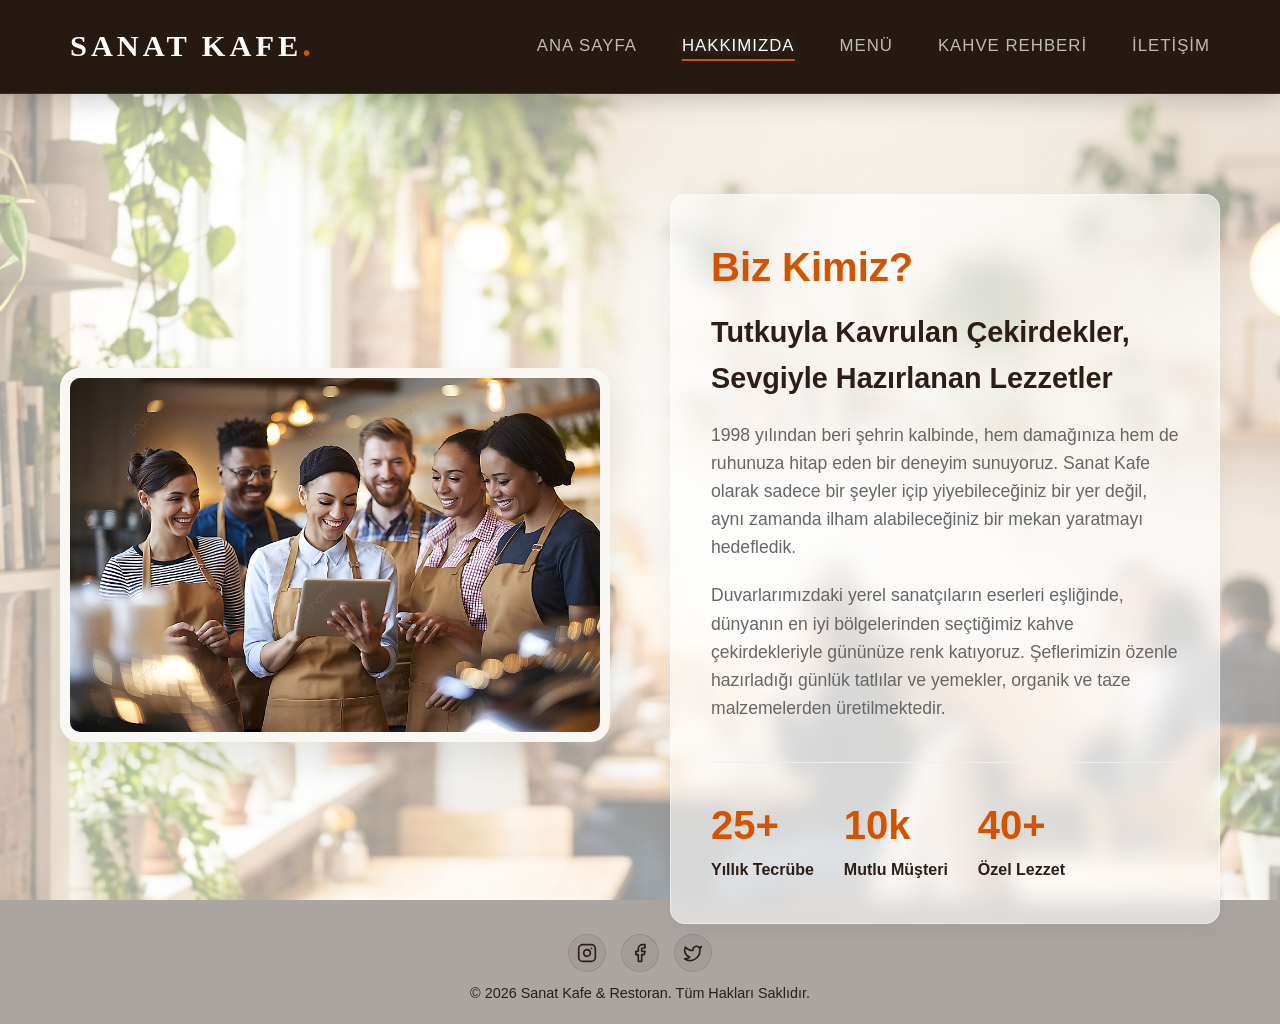
==== commit c4873401: "Replace Galeri with Kahve Rehberi and update social media links" ====
--- a/hakkimizda.html
+++ b/hakkimizda.html
@@ -39,7 +39,7 @@
             <li><a href="index.html">Ana Sayfa</a></li>
             <li><a href="hakkimizda.html" class="active">Hakkımızda</a></li>
             <li><a href="menu.html">Menü</a></li>
-            <li><a href="galeri.html">Galeri</a></li>
+            <li><a href="kahve-rehberi.html">Kahve Rehberi</a></li>
             <li><a href="iletisim.html">İletişim</a></li>
         </ul>
     </nav>
@@ -83,10 +83,10 @@
     <!-- BASİT FOOTER (Üstteki bölümle bütünleşik) -->
     <footer class="simple-footer">
         <div class="social-icons">
-            <a href="#" class="social-icon" aria-label="Instagram">
+            <a href="https://instagram.com/umutt_ozc" class="social-icon" aria-label="Instagram">
                 <svg xmlns="http://www.w3.org/2000/svg" width="20" height="20" viewBox="0 0 24 24" fill="none" stroke="currentColor" stroke-width="2" stroke-linecap="round" stroke-linejoin="round" class="lucide lucide-instagram"><rect width="20" height="20" x="2" y="2" rx="5" ry="5"/><path d="M16 11.37A4 4 0 1 1 12.63 8 4 4 0 0 1 16 11.37z"/><line x1="17.5" x2="17.51" y1="6.5" y2="6.5"/></svg>
             </a>
-            <a href="#" class="social-icon" aria-label="Facebook">
+            <a href="https://facebook.com/umutt_ozc" class="social-icon" aria-label="Facebook">
                 <svg xmlns="http://www.w3.org/2000/svg" width="20" height="20" viewBox="0 0 24 24" fill="none" stroke="currentColor" stroke-width="2" stroke-linecap="round" stroke-linejoin="round" class="lucide lucide-facebook"><path d="M18 2h-3a5 5 0 0 0-5 5v3H7v4h3v8h4v-8h3l1-4h-4V7a1 1 0 0 1 1-1h3z"/></svg>
             </a>
             <a href="#" class="social-icon" aria-label="Twitter">
--- a/style.css
+++ b/style.css
@@ -2216,4 +2216,138 @@
         transform: translateY(-60px) scaleX(2.5);
         opacity: 0;
     }
+}
+
+/* ==========================================================================
+   ☕ KAHVE REHBERİ (COFFEE GUIDE) STİLLERİ
+   ========================================================================== */
+.coffee-guide-section {
+    padding: 60px 5%;
+    max-width: 1200px;
+    margin: 0 auto;
+}
+
+.guide-container {
+    display: flex;
+    flex-direction: column;
+    gap: 60px;
+    margin-top: 40px;
+}
+
+.guide-card {
+    display: flex;
+    align-items: center;
+    gap: 40px;
+    background: var(--white);
+    border-radius: 20px;
+    padding: 30px;
+    box-shadow: 0 10px 30px rgba(0, 0, 0, 0.08);
+    transition: all 0.4s ease;
+    border: 1px solid rgba(211, 84, 0, 0.1);
+}
+
+.guide-card:hover {
+    transform: translateY(-5px);
+    box-shadow: 0 15px 40px rgba(211, 84, 0, 0.15);
+}
+
+.guide-card.reverse {
+    flex-direction: row-reverse;
+}
+
+.guide-image {
+    flex: 1;
+    position: relative;
+    border-radius: 15px;
+    overflow: hidden;
+    height: 350px;
+    box-shadow: 0 8px 25px rgba(0,0,0,0.1);
+}
+
+.guide-image img {
+    width: 100%;
+    height: 100%;
+    object-fit: cover;
+    transition: transform 0.5s ease;
+}
+
+.guide-card:hover .guide-image img {
+    transform: scale(1.05);
+}
+
+.guide-badge {
+    position: absolute;
+    top: 20px;
+    left: 20px;
+    background: var(--primary-color);
+    color: var(--white);
+    padding: 8px 16px;
+    border-radius: 50px;
+    font-size: 0.9rem;
+    font-weight: bold;
+    letter-spacing: 1px;
+    text-transform: uppercase;
+    box-shadow: 0 4px 10px rgba(211, 84, 0, 0.4);
+}
+
+.guide-content {
+    flex: 1.2;
+    padding: 20px 0;
+}
+
+.guide-content h3 {
+    font-size: 2.2rem;
+    color: var(--secondary-color);
+    margin-bottom: 15px;
+}
+
+.guide-content p {
+    color: #555;
+    font-size: 1.05rem;
+    line-height: 1.7;
+    margin-bottom: 25px;
+}
+
+.guide-details {
+    list-style: none;
+    padding: 0;
+    display: flex;
+    flex-wrap: wrap;
+    gap: 15px;
+}
+
+.guide-details li {
+    background: rgba(211, 84, 0, 0.05);
+    padding: 12px 20px;
+    border-radius: 12px;
+    font-size: 0.95rem;
+    color: var(--secondary-color);
+    display: flex;
+    flex-direction: column;
+    gap: 5px;
+    flex: 1;
+    min-width: 120px;
+    border: 1px solid rgba(211, 84, 0, 0.1);
+}
+
+.guide-details li span {
+    font-weight: bold;
+    font-size: 0.8rem;
+    text-transform: uppercase;
+    color: var(--primary-color);
+    letter-spacing: 0.5px;
+}
+
+@media (max-width: 768px) {
+    .guide-card, .guide-card.reverse {
+        flex-direction: column;
+        padding: 20px;
+    }
+    .guide-image {
+        width: 100%;
+        height: 250px;
+    }
+    .guide-content h3 {
+        font-size: 1.8rem;
+    }
 }
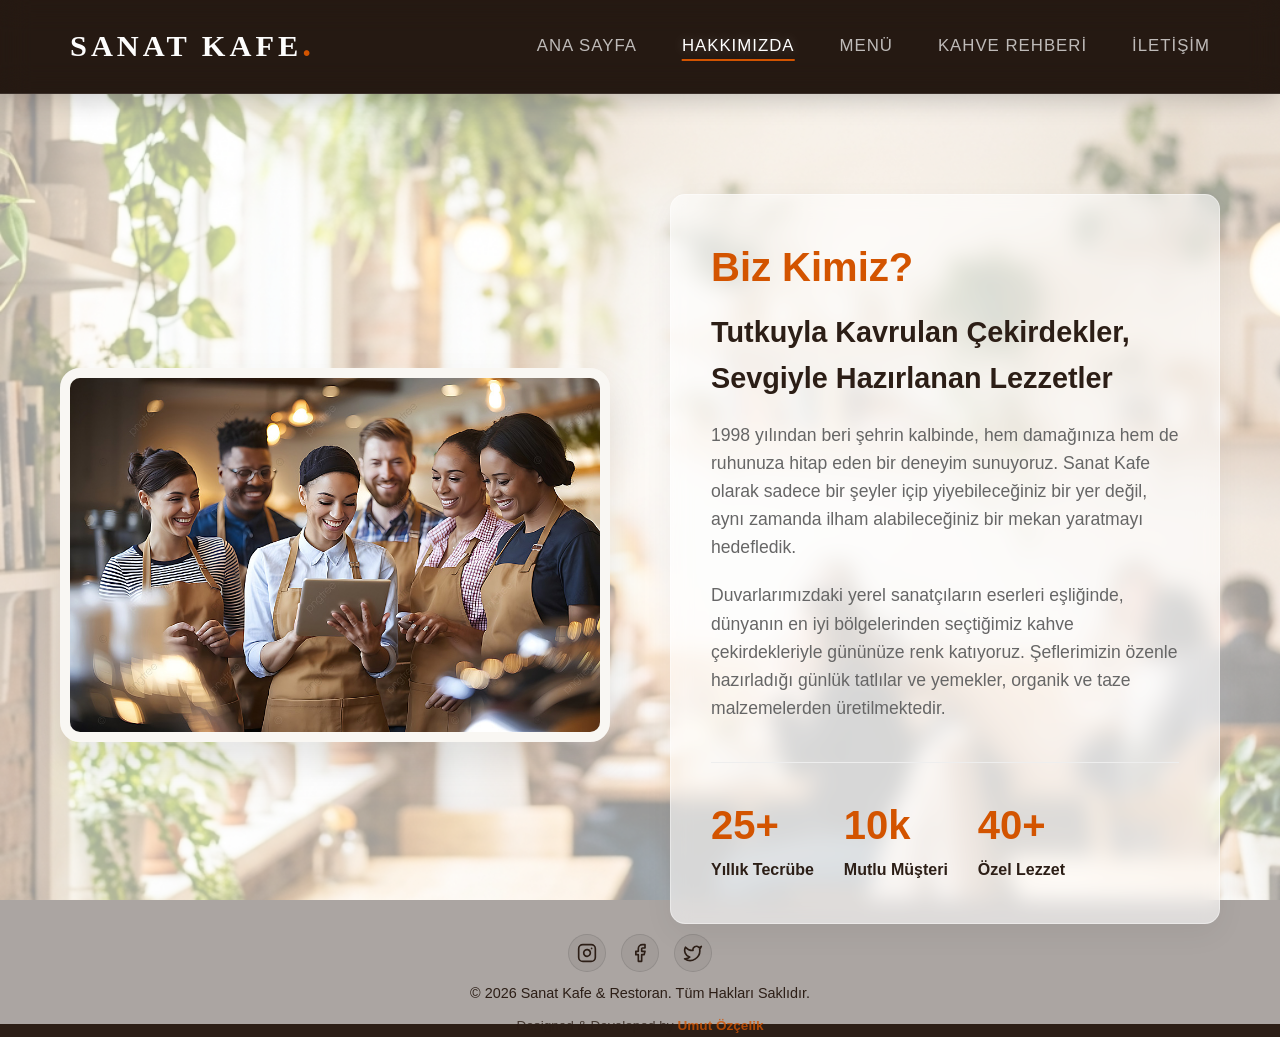
==== commit 9602011d: "Update social links and add developer credit" ====
--- a/hakkimizda.html
+++ b/hakkimizda.html
@@ -83,17 +83,20 @@
     <!-- BASİT FOOTER (Üstteki bölümle bütünleşik) -->
     <footer class="simple-footer">
         <div class="social-icons">
-            <a href="https://instagram.com/umutt_ozc" class="social-icon" aria-label="Instagram">
+            <a href="https://instagram.com" class="social-icon" aria-label="Instagram">
                 <svg xmlns="http://www.w3.org/2000/svg" width="20" height="20" viewBox="0 0 24 24" fill="none" stroke="currentColor" stroke-width="2" stroke-linecap="round" stroke-linejoin="round" class="lucide lucide-instagram"><rect width="20" height="20" x="2" y="2" rx="5" ry="5"/><path d="M16 11.37A4 4 0 1 1 12.63 8 4 4 0 0 1 16 11.37z"/><line x1="17.5" x2="17.51" y1="6.5" y2="6.5"/></svg>
             </a>
-            <a href="https://facebook.com/umutt_ozc" class="social-icon" aria-label="Facebook">
+            <a href="https://facebook.com" class="social-icon" aria-label="Facebook">
                 <svg xmlns="http://www.w3.org/2000/svg" width="20" height="20" viewBox="0 0 24 24" fill="none" stroke="currentColor" stroke-width="2" stroke-linecap="round" stroke-linejoin="round" class="lucide lucide-facebook"><path d="M18 2h-3a5 5 0 0 0-5 5v3H7v4h3v8h4v-8h3l1-4h-4V7a1 1 0 0 1 1-1h3z"/></svg>
             </a>
-            <a href="#" class="social-icon" aria-label="Twitter">
+            <a href="https://twitter.com" class="social-icon" aria-label="Twitter">
                 <svg xmlns="http://www.w3.org/2000/svg" width="20" height="20" viewBox="0 0 24 24" fill="none" stroke="currentColor" stroke-width="2" stroke-linecap="round" stroke-linejoin="round" class="lucide lucide-twitter"><path d="M22 4s-.7 2.1-2 3.4c1.6 10-9.4 17.3-18 11.6 2.2.1 4.4-.6 6-2C3 15.5.5 9.6 3 5c2.2 2.6 5.6 4.1 9 4-.9-4.2 4-6.6 7-3.8 1.1 0 3-1.2 3-1.2z"/></svg>
             </a>
         </div>
         <p>&copy; 2026 Sanat Kafe & Restoran. Tüm Hakları Saklıdır.</p>
+        <p class="developer-credit" style="font-size: 0.85rem; margin-top: 10px; opacity: 0.8; font-weight: 500;">
+            Designed & Developed by <a href="https://github.com/umutmtal319-pixel" target="_blank" style="color: var(--primary-color); text-decoration: none; font-weight: bold;">Umut Özçelik</a>
+        </p>
     </footer>
 
     <!-- AOS JS & Init -->
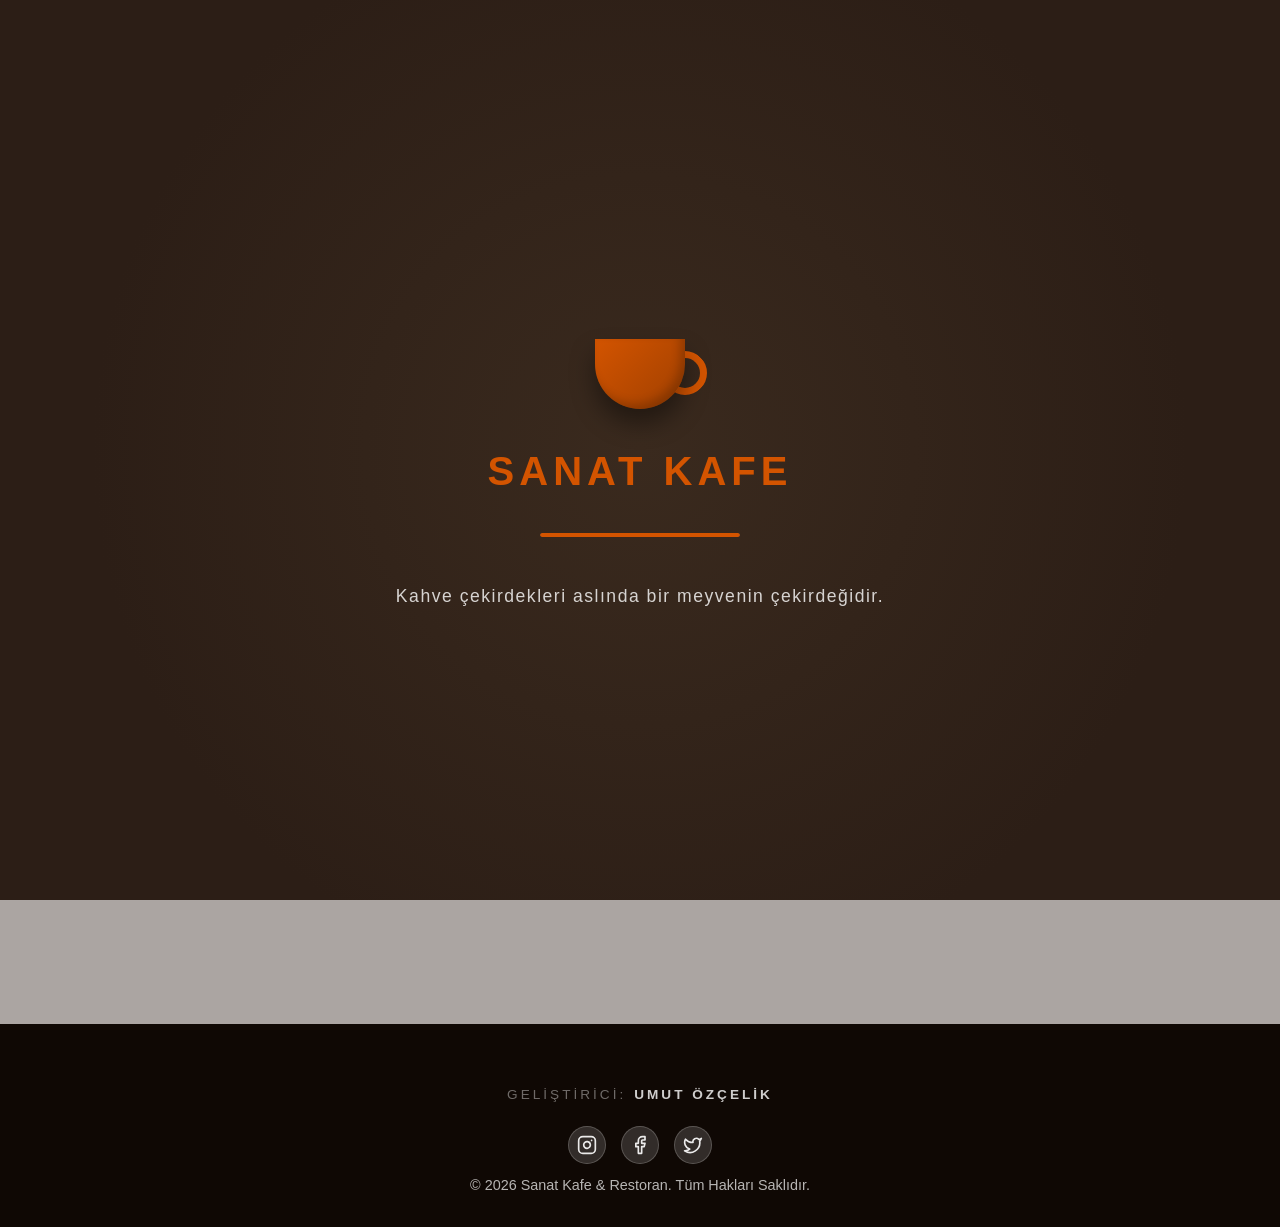
==== commit e508b3e0: "Add new coffee varieties, update coffee guide, and restore dark masculine footer" ====
--- a/hakkimizda.html
+++ b/hakkimizda.html
@@ -25,6 +25,7 @@
             <div class="loader-bar">
                 <div class="loader-progress"></div>
             </div>
+            <p class="loader-subtext">Kahve çekirdekleri özenle kavruluyor...</p>
         </div>
     </div>
 
@@ -82,6 +83,10 @@
 
     <!-- BASİT FOOTER (Üstteki bölümle bütünleşik) -->
     <footer class="simple-footer">
+        <div class="developer-credit-masculine">
+            <span class="dev-label">Geliştirici:</span>
+            <a href="https://github.com/umutmtal319-pixel" target="_blank" class="dev-name">Umut Özçelik</a>
+        </div>
         <div class="social-icons">
             <a href="https://instagram.com" class="social-icon" aria-label="Instagram">
                 <svg xmlns="http://www.w3.org/2000/svg" width="20" height="20" viewBox="0 0 24 24" fill="none" stroke="currentColor" stroke-width="2" stroke-linecap="round" stroke-linejoin="round" class="lucide lucide-instagram"><rect width="20" height="20" x="2" y="2" rx="5" ry="5"/><path d="M16 11.37A4 4 0 1 1 12.63 8 4 4 0 0 1 16 11.37z"/><line x1="17.5" x2="17.51" y1="6.5" y2="6.5"/></svg>
@@ -94,31 +99,26 @@
             </a>
         </div>
         <p>&copy; 2026 Sanat Kafe & Restoran. Tüm Hakları Saklıdır.</p>
-        <p class="developer-credit" style="font-size: 0.85rem; margin-top: 10px; opacity: 0.8; font-weight: 500;">
-            Designed & Developed by <a href="https://github.com/umutmtal319-pixel" target="_blank" style="color: var(--primary-color); text-decoration: none; font-weight: bold;">Umut Özçelik</a>
-        </p>
     </footer>
 
     <!-- AOS JS & Init -->
     <script src="https://unpkg.com/aos@2.3.1/dist/aos.js"></script>
     <script>
-        // window.addEventListener('load', ...) -> Sayfanın yüklenmesi tamamen bitince içindeki kodları (fonksiyonu) çalıştırır.
         window.addEventListener('load', () => {
-            
-            // setTimeout(..., 1000) -> İçine yazılan kodların 1 saniye (1000 milisaniye) beklemesini sağlar.
+            const facts = [
+                "Kahve çekirdekleri aslında bir meyvenin çekirdeğidir.",
+                "Dünyada her gün 2.25 milyar fincan kahve tüketilmektedir.",
+                "Espresso İtalyancada 'baskı altında yapılan' anlamına gelir.",
+                "Kahveyi ilk keşfedenlerin Etiyopyalı keçiler olduğu söylenir.",
+                "Kahve, petrolden sonra dünyada en çok ticareti yapılan ikinci üründür."
+            ];
+            const factEl = document.querySelector('.loader-subtext');
+            if(factEl) factEl.textContent = facts[Math.floor(Math.random() * facts.length)];
+
             setTimeout(() => {
-                
-                // document.getElementById -> 'splash-screen' ID'li HTML öğesini (açılıştaki kahve animasyonunu) bulur.
-                // classList.add('hidden') -> Bu öğeye 'hidden' (gizli) CSS class'ını ekler. Bu sayede ekran görünmez olur ve site açılır.
                 document.getElementById('splash-screen').classList.add('hidden');
-                
-                // AOS.init -> Animasyon kütüphanesini (Aşağı kaydırdıkça beliren öğeler) başlatır.
-                // duration: 800 -> Animasyonların 800 milisaniye (0.8 saniye) süreceğini belirtir.
-                // once: true -> Animasyonların sayfada aşağı inip çıkarken sadece bir kere oynamasını sağlar.
-                // offset: 100 -> Öğeler ekranda 100 piksel göründüğünde animasyonun başlamasını tetikler.
                 AOS.init({ duration: 800, once: true, offset: 100 });
-                
-            }, 1000); // 1 saniye bekle
+            }, 3500); 
         });
 
     </script>
--- a/style.css
+++ b/style.css
@@ -1060,9 +1060,9 @@
 }
 
 .contact-footer {
-    background: #1a110b; /* Harita alanından daha koyu bir bitiş */
+    background: transparent;
     margin-top: 0;
-    padding: 30px 0;
+    padding: 60px 0 30px;
     height: auto;
     border-top: 1px solid rgba(255, 255, 255, 0.05);
 }
@@ -1070,19 +1070,33 @@
 /* Diğer sayfalar için sade, üstündeki bölümle uyumlu footer */
 .simple-footer {
     text-align: center;
-    padding: 20px 0;
+    padding: 60px 0 30px;
     position: relative;
     z-index: 10;
     color: rgba(255, 255, 255, 0.7);
     font-size: 0.9rem;
-    margin-top: -110px; /* Sosyal ikonlar eklendiği için yüksekliği arttı, margin'i de artırıyoruz */
-    height: 110px;
-}
-
-/* Sayfa zeminine göre rengin okunabilir olması için - bazı sayfalarda metin koyu olmalı */
-body:has(#about) .simple-footer,
-body:has(#coffee-types) .simple-footer {
-    color: var(--secondary-color);
+    background-image: url('fotograflar/footer_bg.png');
+    background-size: cover;
+    background-position: center;
+    background-attachment: fixed;
+    margin-top: 0; 
+    height: auto;
+}
+
+.simple-footer::before {
+    content: '';
+    position: absolute;
+    top: 0;
+    left: 0;
+    width: 100%;
+    height: 100%;
+    background: rgba(10, 5, 2, 0.85); /* Çok koyu maskülen overlay */
+    z-index: 0;
+}
+
+.simple-footer > * {
+    position: relative;
+    z-index: 1;
 }
 
 .simple-footer p {
@@ -1108,14 +1122,6 @@
     color: rgba(255, 255, 255, 0.9);
     transition: var(--transition);
     border: 1px solid rgba(255, 255, 255, 0.2);
-}
-
-/* Açık zeminli sayfalardaki sosyal ikonlar için koyu renk stili */
-body:has(#about) .social-icon,
-body:has(#coffee-types) .social-icon {
-    color: var(--secondary-color);
-    background: rgba(0, 0, 0, 0.05);
-    border: 1px solid rgba(0, 0, 0, 0.1);
 }
 
 .social-icon:hover {
@@ -2147,6 +2153,21 @@
     100% { width: 100%; }
 }
 
+.loader-subtext {
+    color: var(--white);
+    font-size: 1.1rem;
+    font-weight: 300;
+    opacity: 0.8;
+    margin-top: 15px;
+    letter-spacing: 1.5px;
+    animation: pulseText 1.5s infinite alternate;
+}
+
+@keyframes pulseText {
+    0% { opacity: 0.5; transform: scale(0.98); }
+    100% { opacity: 1; transform: scale(1.02); text-shadow: 0 0 10px rgba(255, 255, 255, 0.5); }
+}
+
 /* KAHVE BARDAĞI ANİMASYONU (Geliştirildi) */
 .coffee-cup-container {
     position: relative;
@@ -2222,16 +2243,25 @@
    ☕ KAHVE REHBERİ (COFFEE GUIDE) STİLLERİ
    ========================================================================== */
 .coffee-guide-section {
-    padding: 60px 5%;
-    max-width: 1200px;
-    margin: 0 auto;
+    padding: 100px 5%;
+    background-image: linear-gradient(rgba(17, 10, 5, 0.85), rgba(17, 10, 5, 0.95)), url('fotograflar/coffee_guide_bg.png');
+    background-size: cover;
+    background-position: center;
+    background-attachment: fixed;
+    min-height: 100vh;
+}
+
+.coffee-guide-section .section-title h2,
+.coffee-guide-section .section-title p {
+    color: var(--white);
 }
 
 .guide-container {
     display: flex;
     flex-direction: column;
     gap: 60px;
-    margin-top: 40px;
+    margin: 40px auto 0;
+    max-width: 1200px;
 }
 
 .guide-card {
@@ -2350,4 +2380,36 @@
     .guide-content h3 {
         font-size: 1.8rem;
     }
+}
+
+/* GELİŞTİRİCİ KREDİSİ (MASAKÜLEN, ŞIK VE SADE TASARIM) */
+.developer-credit-masculine {
+    margin-bottom: 20px;
+    display: flex;
+    justify-content: center;
+    align-items: center;
+    gap: 8px;
+    font-size: 0.85rem;
+    letter-spacing: 3px;
+    text-transform: uppercase;
+    color: rgba(255, 255, 255, 0.4);
+    background: transparent;
+    border: none;
+    padding: 0;
+}
+
+.developer-credit-masculine .dev-label {
+    font-weight: 400;
+}
+
+.developer-credit-masculine .dev-name {
+    color: rgba(255, 255, 255, 0.8);
+    font-weight: 600;
+    text-decoration: none;
+    transition: color 0.3s ease, text-shadow 0.3s ease;
+}
+
+.developer-credit-masculine .dev-name:hover {
+    color: var(--primary-color);
+    text-shadow: 0 0 10px rgba(211, 84, 0, 0.5);
 }
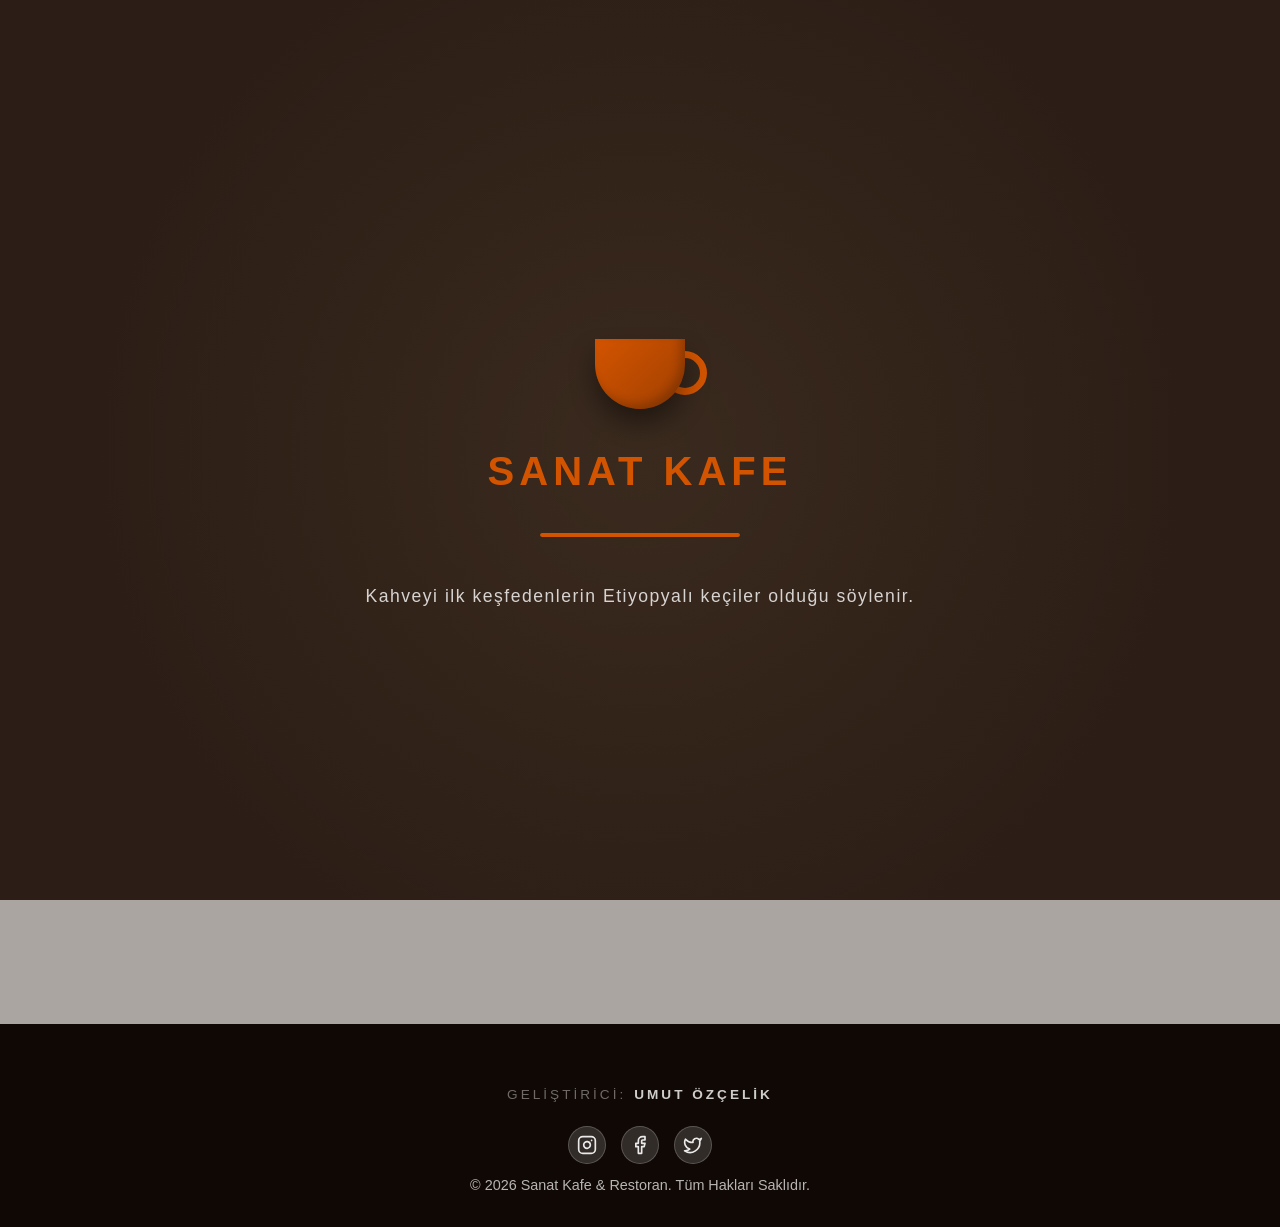
==== commit 09e2814b: "Update image source in hakkimizda.html" ====
--- a/hakkimizda.html
+++ b/hakkimizda.html
@@ -50,7 +50,7 @@
         <div class="container">
             <div class="about-grid">
                 <div class="about-image" data-aos="fade-right">
-                    <img src="fotograflar/hakkimizda.png" alt="Kafemizin İçi">
+                    <img src="fotograflar/ben.jpg" alt="Kafemizin İçi">
                 </div>
                 <div class="about-text" data-aos="fade-left">
                     <h2>Biz Kimiz?</h2>
